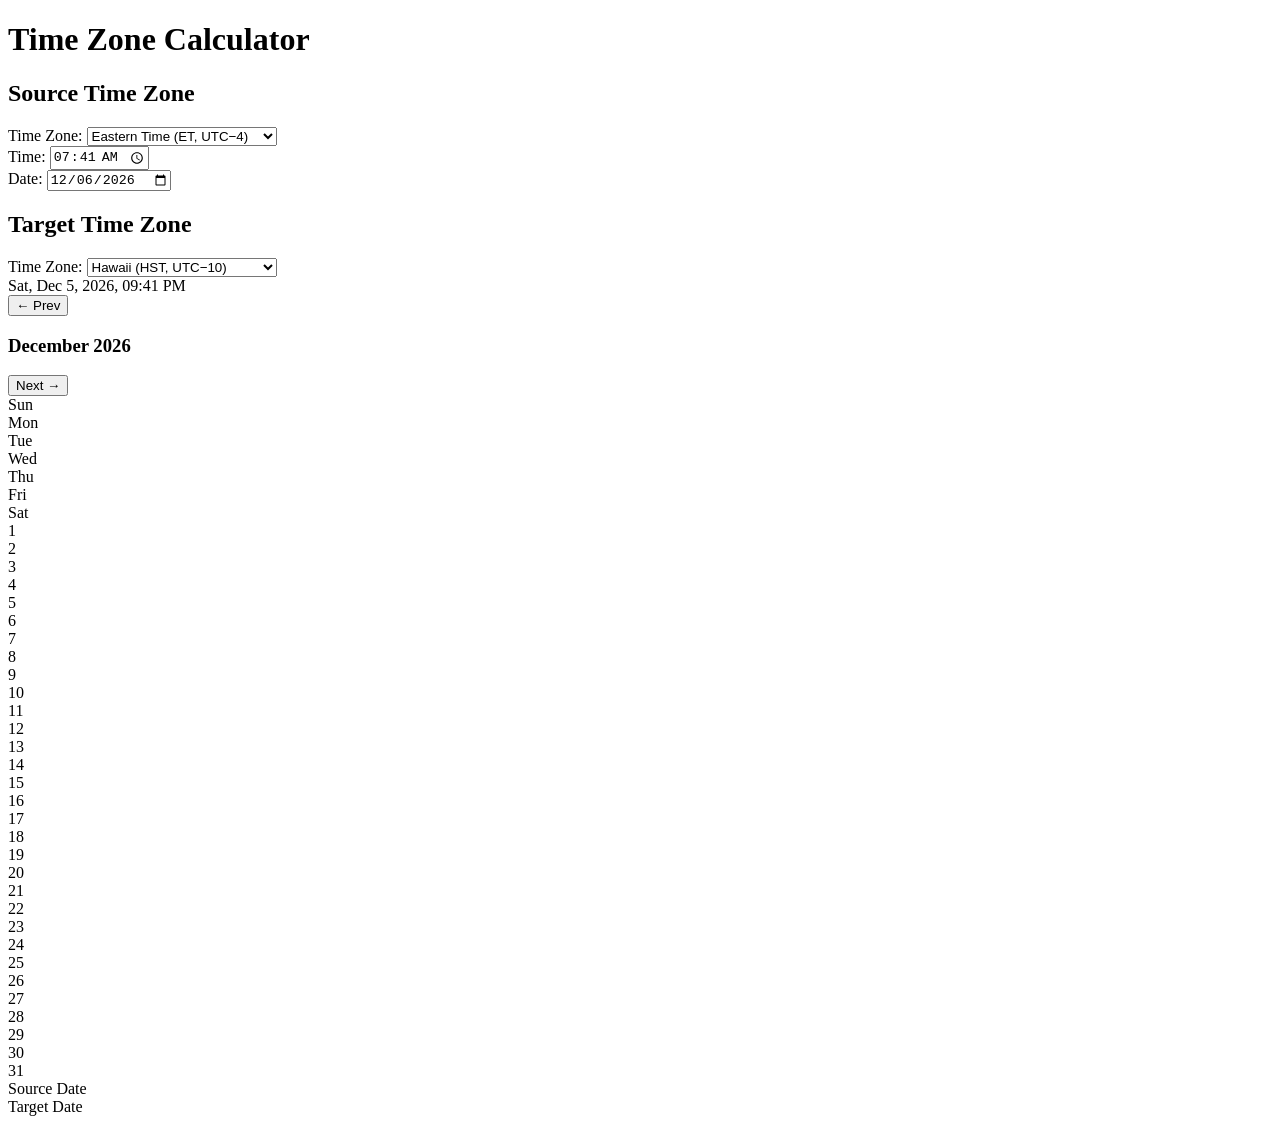
==== Time_Zone_Calc/index.html @ cb33f6f3 "Time Zone Claculator A simple calculator that shows the time and day in relation to different time z" ====
<!DOCTYPE html>
<html lang="en">
<head>
    <meta charset="UTF-8">
    <meta name="viewport" content="width=device-width, initial-scale=1.0">
    <title>Time Zone Calculator</title>
    <link rel="stylesheet" href="/Time_Zone_calc/style.css">
    <link rel="icon" type="image/png" href="/Time_Zone_Calc/icon.png">
</head>
<body>
    <div class="container">
        <h1>Time Zone Calculator</h1>
        
        <div class="converter-section">
            <div class="time-zone-block">
                <h2>Source Time Zone</h2>
                <label>Time Zone:</label>
                <select id="sourceTimezone">
                   <option value="America/New_York">Eastern Time (ET, UTC−4)</option>
                        <option value="Pacific/Honolulu">Hawaii (HST, UTC−10)</option>
                        <option value="America/Anchorage">Alaska (AKDT, UTC−8)</option>
                        <option value="America/Los_Angeles">Pacific Time (PT, UTC−7)</option>
                        <option value="America/Denver">Mountain Time (MT, UTC−6)</option>
                        <option value="America/Chicago">Central Time (CT, UTC−5)</option>
                        <option value="America/New_York">Eastern Time (ET, UTC−4)</option>
                        <option value="America/Sao_Paulo">São Paulo (BRT, UTC−3)</option>
                        <option value="Atlantic/Azores">Azores (AZOT, UTC−1)</option>
                        <option value="Europe/London">London (GMT/BST, UTC+0)</option>
                        <option value="Europe/Paris">Paris (CET/CEST, UTC+2)</option>
                        <option value="Europe/Berlin">Berlin (CET/CEST, UTC+2)</option>
                        <option value="Africa/Cairo">Cairo (EET, UTC+2)</option>
                        <option value="Europe/Moscow">Moscow (MSK, UTC+3)</option>
                        <option value="Asia/Dubai">Dubai (GST, UTC+4)</option>
                        <option value="Asia/Karachi">Karachi (PKT, UTC+5)</option>
                        <option value="Asia/Dhaka">Dhaka (BST, UTC+6)</option>
                        <option value="Asia/Bangkok">Bangkok (ICT, UTC+7)</option>
                        <option value="Asia/Shanghai">Shanghai (CST, UTC+8)</option>
                        <option value="Asia/Tokyo">Tokyo (JST, UTC+9)</option>
                        <option value="Australia/Darwin">Darwin (ACST, UTC+9:30)</option>
                        <option value="Australia/Sydney">Sydney (AEDT, UTC+11)</option>
                        <option value="Pacific/Auckland">Auckland (NZDT, UTC+13)</option>


                </select>
                
                <div class="time-date-container">
                    <div class="input-group">
                        <label>Time:</label>
                        <input type="time" id="sourceTime">
                    </div>
                    <div class="input-group">
                        <label>Date:</label>
                        <input type="date" id="sourceDate">
                    </div>
                </div>
            </div>
            
            <div class="time-zone-block">
                <h2>Target Time Zone</h2>
                <label>Time Zone:</label>
                <select id="targetTimezone">
                    <option value="Pacific/Honolulu">Hawaii (HST, UTC−10)</option>
                    <option value="America/Anchorage">Alaska (AKDT, UTC−8)</option>
                    <option value="America/Los_Angeles">Pacific Time (PT, UTC−7)</option>
                    <option value="America/Denver">Mountain Time (MT, UTC−6)</option>
                    <option value="America/Chicago">Central Time (CT, UTC−5)</option>
                    <option value="America/New_York">Eastern Time (ET, UTC−4)</option>
                    <option value="America/Sao_Paulo">São Paulo (BRT, UTC−3)</option>
                    <option value="Atlantic/Azores">Azores (AZOT, UTC−1)</option>
                    <option value="Europe/London">London (GMT/BST, UTC+0)</option>
                    <option value="Europe/Paris">Paris (CET/CEST, UTC+2)</option>
                    <option value="Europe/Berlin">Berlin (CET/CEST, UTC+2)</option>
                    <option value="Africa/Cairo">Cairo (EET, UTC+2)</option>
                    <option value="Europe/Moscow">Moscow (MSK, UTC+3)</option>
                    <option value="Asia/Dubai">Dubai (GST, UTC+4)</option>
                    <option value="Asia/Karachi">Karachi (PKT, UTC+5)</option>
                    <option value="Asia/Dhaka">Dhaka (BST, UTC+6)</option>
                    <option value="Asia/Bangkok">Bangkok (ICT, UTC+7)</option>
                    <option value="Asia/Shanghai">Shanghai (CST, UTC+8)</option>
                    <option value="Asia/Tokyo">Tokyo (JST, UTC+9)</option>
                    <option value="Australia/Darwin">Darwin (ACST, UTC+9:30)</option>
                    <option value="Australia/Sydney">Sydney (AEDT, UTC+11)</option>
                    <option value="Pacific/Auckland">Auckland (NZDT, UTC+13)</option>


                </select>
                
                <div class="result-display" id="result">
                    Select a date and time to convert
                </div>
            </div>
        </div>

        <div class="calendar">
            <div class="calendar-header">
                <button class="calendar-nav" onclick="changeMonth(-1)">← Prev</button>
                <h3 id="calendarTitle">Calendar</h3>
                <button class="calendar-nav" onclick="changeMonth(1)">Next →</button>
            </div>
            
            <div class="calendar-grid" id="calendar"></div>
            
            <div class="legend">
                <div class="legend-item">
                    <div class="legend-color blue"></div>
                    <span>Source Date</span>
                </div>
                <div class="legend-item">
                    <div class="legend-color red"></div>
                    <span>Target Date</span>
                </div>
            </div>
        </div>
    </div>

    <script>
        let currentMonth = new Date().getMonth();
        let currentYear = new Date().getFullYear();
        let sourceDate = null;
        let targetDate = null;

        // Set default date and time to now
        const now = new Date();
        document.getElementById('sourceDate').valueAsDate = now;
        document.getElementById('sourceTime').value = now.toTimeString().slice(0, 5);

        function convertTimezone() {
            const sourceTz = document.getElementById('sourceTimezone').value;
            const targetTz = document.getElementById('targetTimezone').value;
            const date = document.getElementById('sourceDate').value;
            const time = document.getElementById('sourceTime').value;

            if (!date || !time) return;

            // Create date string in source timezone
            const dateTimeString = `${date}T${time}`;
            
            // Parse the date/time in the source timezone
            const sourceDateTime = new Date(dateTimeString);
            
            // Format in source timezone
            const sourceFormatted = new Intl.DateTimeFormat('en-US', {
                timeZone: sourceTz,
                year: 'numeric',
                month: '2-digit',
                day: '2-digit',
                hour: '2-digit',
                minute: '2-digit',
                hour12: false
            }).format(sourceDateTime);

            // Get the actual UTC time by parsing in source timezone
            const sourceParts = sourceFormatted.match(/(\d+)\/(\d+)\/(\d+),\s(\d+):(\d+)/);
            const utcDate = new Date(Date.UTC(
                parseInt(sourceParts[3]),
                parseInt(sourceParts[1]) - 1,
                parseInt(sourceParts[2]),
                parseInt(sourceParts[4]),
                parseInt(sourceParts[5])
            ));

            // Get timezone offset for source
            const sourceOffset = getTimezoneOffset(sourceTz, sourceDateTime);
            utcDate.setMinutes(utcDate.getMinutes() - sourceOffset);

            // Format in target timezone
            const targetFormatted = new Intl.DateTimeFormat('en-US', {
                timeZone: targetTz,
                weekday: 'short',
                year: 'numeric',
                month: 'short',
                day: 'numeric',
                hour: '2-digit',
                minute: '2-digit',
                hour12: true
            }).format(utcDate);

            // Get target date for calendar
            const targetDateParts = new Intl.DateTimeFormat('en-US', {
                timeZone: targetTz,
                year: 'numeric',
                month: '2-digit',
                day: '2-digit'
            }).format(utcDate);

            const [tMonth, tDay, tYear] = targetDateParts.split('/');
            
            sourceDate = sourceDateTime;
            targetDate = new Date(tYear, tMonth - 1, tDay);

            document.getElementById('result').textContent = targetFormatted;
            renderCalendar();
        }

        function getTimezoneOffset(timezone, date) {
            const formatted = new Intl.DateTimeFormat('en-US', {
                timeZone: timezone,
                year: 'numeric',
                month: '2-digit',
                day: '2-digit',
                hour: '2-digit',
                minute: '2-digit',
                second: '2-digit',
                hour12: false
            }).format(date);

            const utcFormatted = new Intl.DateTimeFormat('en-US', {
                timeZone: 'UTC',
                year: 'numeric',
                month: '2-digit',
                day: '2-digit',
                hour: '2-digit',
                minute: '2-digit',
                second: '2-digit',
                hour12: false
            }).format(date);

            const tzDate = new Date(formatted.replace(/(\d+)\/(\d+)\/(\d+),\s(\d+):(\d+):(\d+)/, '$3-$1-$2T$4:$5:$6'));
            const utcDate = new Date(utcFormatted.replace(/(\d+)\/(\d+)\/(\d+),\s(\d+):(\d+):(\d+)/, '$3-$1-$2T$4:$5:$6'));

            return (tzDate - utcDate) / 60000;
        }

        function renderCalendar() {
            const calendar = document.getElementById('calendar');
            calendar.innerHTML = '';

            const firstDay = new Date(currentYear, currentMonth, 1);
            const lastDay = new Date(currentYear, currentMonth + 1, 0);
            const daysInMonth = lastDay.getDate();
            const startingDayOfWeek = firstDay.getDay();

            const monthNames = ['January', 'February', 'March', 'April', 'May', 'June',
                'July', 'August', 'September', 'October', 'November', 'December'];
            
            document.getElementById('calendarTitle').textContent = 
                `${monthNames[currentMonth]} ${currentYear}`;

            // Day headers
            const dayHeaders = ['Sun', 'Mon', 'Tue', 'Wed', 'Thu', 'Fri', 'Sat'];
            dayHeaders.forEach(day => {
                const header = document.createElement('div');
                header.className = 'calendar-day-header';
                header.textContent = day;
                calendar.appendChild(header);
            });

            // Empty cells before first day
            for (let i = 0; i < startingDayOfWeek; i++) {
                const empty = document.createElement('div');
                empty.className = 'calendar-day empty';
                calendar.appendChild(empty);
            }

            // Days of month
            for (let day = 1; day <= daysInMonth; day++) {
                const dayCell = document.createElement('div');
                dayCell.className = 'calendar-day';
                dayCell.textContent = day;

                const cellDate = new Date(currentYear, currentMonth, day);
                
                let isSource = false;
                let isTarget = false;

                if (sourceDate && 
                    cellDate.getDate() === sourceDate.getDate() &&
                    cellDate.getMonth() === sourceDate.getMonth() &&
                    cellDate.getFullYear() === sourceDate.getFullYear()) {
                    isSource = true;
                }

                if (targetDate && 
                    cellDate.getDate() === targetDate.getDate() &&
                    cellDate.getMonth() === targetDate.getMonth() &&
                    cellDate.getFullYear() === targetDate.getFullYear()) {
                    isTarget = true;
                }

                if (isSource && isTarget) {
                    dayCell.className += ' both-dates';
                } else if (isSource) {
                    dayCell.className += ' source-date';
                } else if (isTarget) {
                    dayCell.className += ' target-date';
                }

                calendar.appendChild(dayCell);
            }
        }

        function changeMonth(delta) {
            currentMonth += delta;
            if (currentMonth > 11) {
                currentMonth = 0;
                currentYear++;
            } else if (currentMonth < 0) {
                currentMonth = 11;
                currentYear--;
            }
            renderCalendar();
        }

        // Event listeners
        document.getElementById('sourceTimezone').addEventListener('change', convertTimezone);
        document.getElementById('targetTimezone').addEventListener('change', convertTimezone);
        document.getElementById('sourceDate').addEventListener('change', convertTimezone);
        document.getElementById('sourceTime').addEventListener('change', convertTimezone);

        // Initial render
        renderCalendar();
        convertTimezone();
    </script>
</body>
</html>
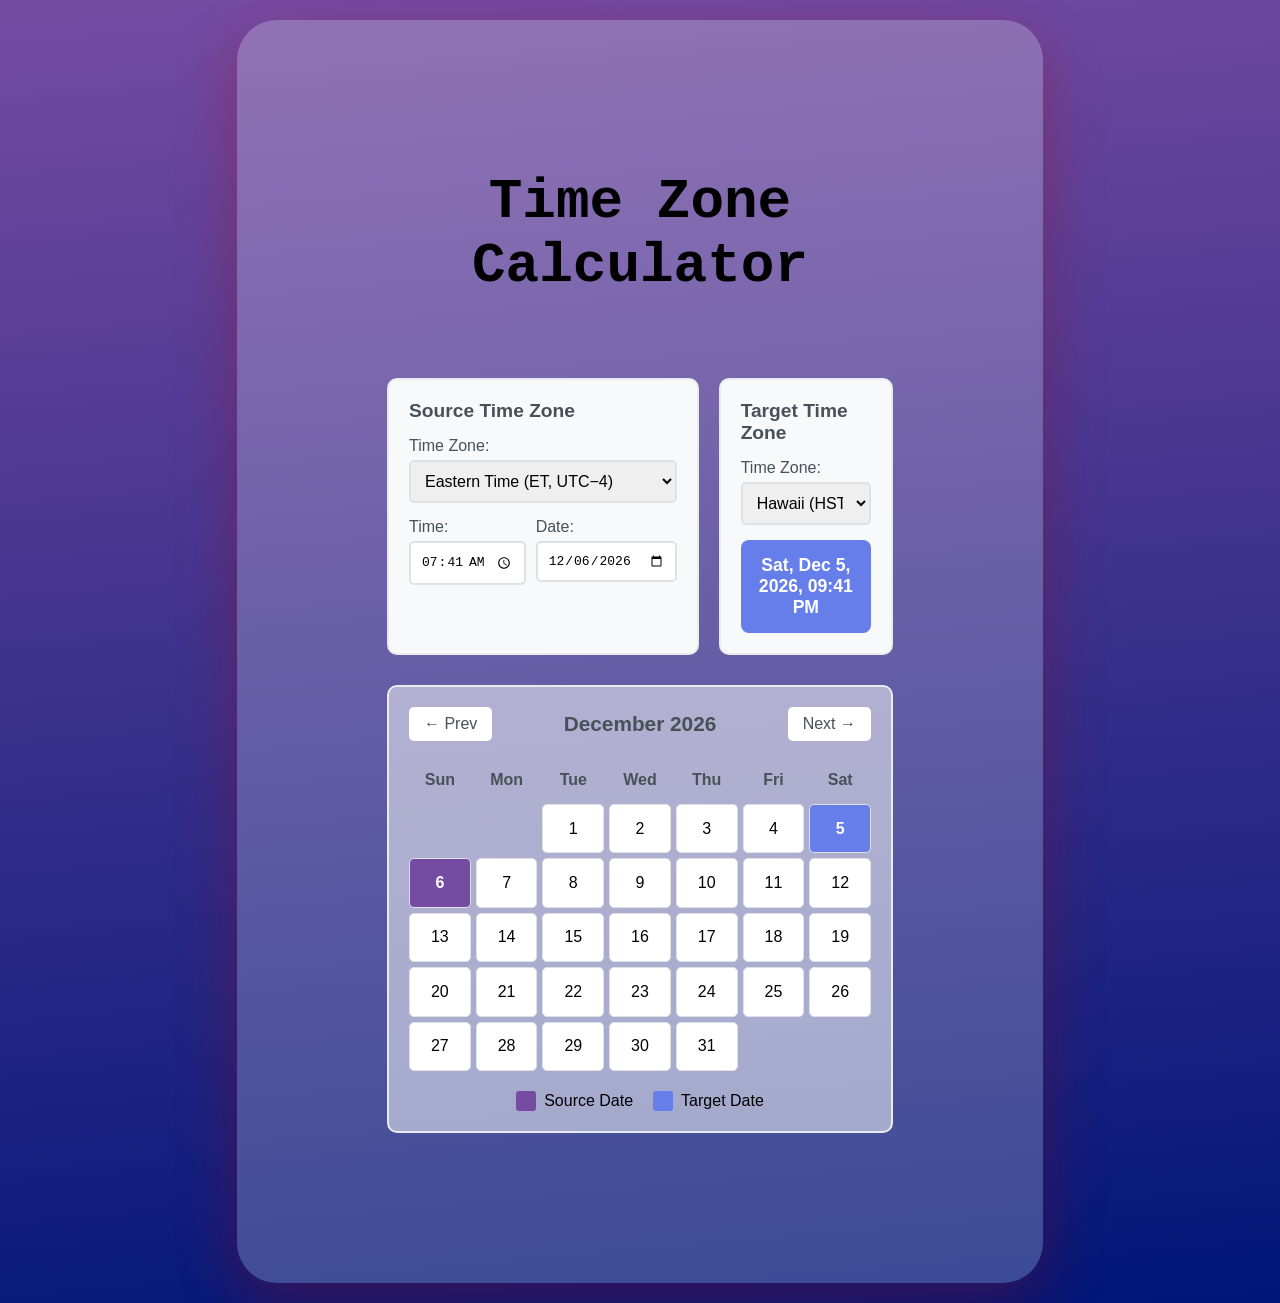
==== commit bd4dd4ab: "TZC -- UX update, style sheet Fixed the error that made it so you couldn't see the CSS when opening " ====
--- a/Time_Zone_Calc/index.html
+++ b/Time_Zone_Calc/index.html
@@ -4,8 +4,8 @@
     <meta charset="UTF-8">
     <meta name="viewport" content="width=device-width, initial-scale=1.0">
     <title>Time Zone Calculator</title>
-    <link rel="stylesheet" href="/Time_Zone_calc/style.css">
-    <link rel="icon" type="image/png" href="/Time_Zone_Calc/icon.png">
+    <link rel="stylesheet" href="style.css">
+    <link rel="icon" type="image/png" href="icon.png">
 </head>
 <body>
     <div class="container">
--- a/Time_Zone_Calc/style.css
+++ b/Time_Zone_Calc/style.css
@@ -0,0 +1,233 @@
+* {
+    margin: 0;
+    padding: 0;
+    box-sizing: border-box;
+}
+
+body {
+    font-family: 'Segoe UI', Tahoma, Geneva, Verdana, sans-serif;
+    background: linear-gradient(175deg, #764ba2 0%, #001677 100%);
+    min-height: 100vh;
+    padding: 20px;
+    display: flex;
+    justify-content: center;
+    align-items: center;
+}
+
+.container {
+    background: rgba(255, 255, 255, 0.219);
+    border-radius: 40px;
+    padding: 150px;
+    box-shadow: 0 20px 60px rgba(173, 8, 8, 0.3);
+    max-width: 65%;
+    width: 100%;
+}
+
+h1 {
+    text-align: center;
+    color: #000000;
+    margin-bottom: 80px;
+    font-size: 3.5em;
+    font-family: 'Courier New', Courier, monospace;
+}
+
+.converter-section {
+    display: grid;
+    grid-template-columns: 1fr 1fr;
+    gap: 20px;
+    margin-bottom: 30px;
+}
+
+.time-zone-block {
+    background: #f8f9fa;
+    padding: 20px;
+    border-radius: 10px;
+    border: 2px solid #e9ecef;
+}
+
+.time-zone-block h2 {
+    font-size: 1.2em;
+    margin-bottom: 15px;
+    color: #495057;
+}
+
+label {
+    display: block;
+    margin-bottom: 5px;
+    color: #495057;
+    font-weight: 500;
+}
+
+select, input {
+    width: 100%;
+    padding: 10px;
+    margin-bottom: 15px;
+    border: 2px solid #dee2e6;
+    border-radius: 5px;
+    font-size: 1em;
+    transition: border-color 0.3s;
+}
+
+select:focus, input:focus {
+    outline: none;
+    border-color: #667eea;
+}
+
+/* New styles for side-by-side time and date */
+.time-date-container {
+    display: grid;
+    grid-template-columns: 1fr 1fr;
+    gap: 10px;
+}
+
+.input-group {
+    display: flex;
+    flex-direction: column;
+}
+
+.input-group label {
+    margin-bottom: 5px;
+}
+
+.input-group input {
+    margin-bottom: 0;
+}
+
+.result-display {
+    background: #667eea;
+    color: white;
+    padding: 15px;
+    border-radius: 8px;
+    font-size: 1.1em;
+    font-weight: bold;
+    text-align: center;
+    min-height: 60px;
+    display: flex;
+    align-items: center;
+    justify-content: center;
+}
+
+.calendar {
+    background: #f8f9fa88;
+    padding: 20px;
+    border-radius: 10px;
+    border: 2px solid #e9ecef;
+}
+
+.calendar-header {
+    display: flex;
+    justify-content: space-between;
+    align-items: center;
+    margin-bottom: 20px;
+}
+
+.calendar-header h3 {
+    color: #495057;
+    font-size: 1.3em;
+}
+
+.calendar-nav {
+    background: #ffffff;
+    color: #495057;
+    border: none;
+    padding: 8px 15px;
+    border-radius: 5px;
+    cursor: pointer;
+    font-size: 1em;
+    transition: background 0.3s;
+}
+
+.calendar-nav:hover {
+    background: #2400a542;
+}
+
+.calendar-grid {
+    display: grid;
+    grid-template-columns: repeat(7, 1fr);
+    gap: 5px;
+}
+
+.calendar-day-header {
+    text-align: center;
+    font-weight: bold;
+    padding: 10px;
+    color: #495057;
+}
+
+.calendar-day {
+    aspect-ratio: 1.25;
+    display: flex;
+    align-items: center;
+    justify-content: center;
+    border-radius: 5px;
+    cursor: pointer;
+    transition: all 0.3s;
+    background: white;
+    border: 1px solid #dee2e6;
+}
+
+.calendar-day:hover {
+    background: #2400a542;
+}
+
+.calendar-day.empty {
+    background: transparent;
+    border: none;
+    cursor: default;
+}
+
+.calendar-day.source-date {
+    background: #764ba2;
+    color: white;
+    font-weight: bold;
+}
+
+.calendar-day.target-date {
+    background: #667eea;
+    color: white;
+    font-weight: bold;
+}
+
+.calendar-day.both-dates {
+    background: linear-gradient(135deg, #764ba2 50%, #667eea 50%);
+    color: white;
+    font-weight: bold;
+}
+
+.legend {
+    display: flex;
+    gap: 20px;
+    justify-content: center;
+    margin-top: 20px;
+    flex-wrap: wrap;
+}
+
+.legend-item {
+    display: flex;
+    align-items: center;
+    gap: 8px;
+}
+
+.legend-color {
+    width: 20px;
+    height: 20px;
+    border-radius: 3px;
+}
+
+.legend-color.blue {
+    background: #764ba2;
+}
+
+.legend-color.red {
+    background: #667eea;
+}
+
+@media (max-width: 768px) {
+    .converter-section {
+        grid-template-columns: 1fr;
+    }
+    
+    .time-date-container {
+        grid-template-columns: 1fr;
+    }
+}
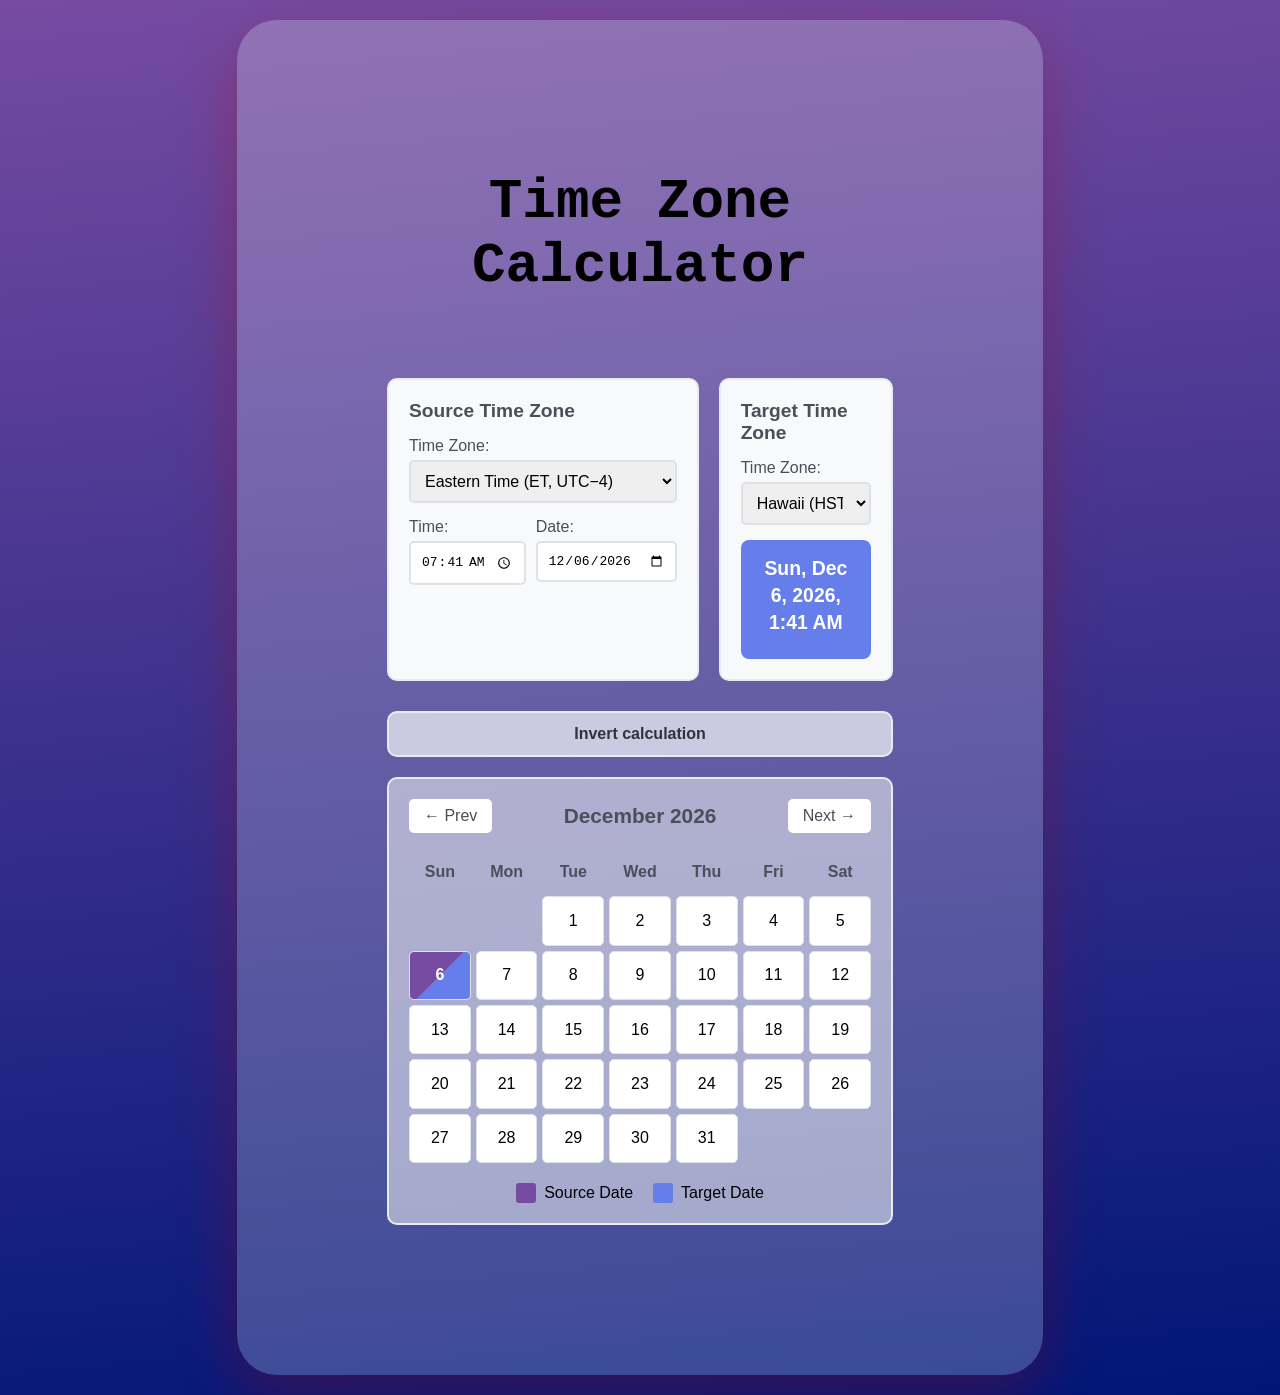
==== commit b4abc4c1: "Time_Zone_Calc quality of life update FIxed the problem where the time wouldn't display correctly if" ====
--- a/Time_Zone_Calc/index.html
+++ b/Time_Zone_Calc/index.html
@@ -39,8 +39,6 @@
                         <option value="Australia/Darwin">Darwin (ACST, UTC+9:30)</option>
                         <option value="Australia/Sydney">Sydney (AEDT, UTC+11)</option>
                         <option value="Pacific/Auckland">Auckland (NZDT, UTC+13)</option>
-
-
                 </select>
                 
                 <div class="time-date-container">
@@ -81,8 +79,6 @@
                     <option value="Australia/Darwin">Darwin (ACST, UTC+9:30)</option>
                     <option value="Australia/Sydney">Sydney (AEDT, UTC+11)</option>
                     <option value="Pacific/Auckland">Auckland (NZDT, UTC+13)</option>
-
-
                 </select>
                 
                 <div class="result-display" id="result">
@@ -91,11 +87,15 @@
             </div>
         </div>
 
+        <div class="invert-button-container">
+            <button id="invertBtn" class="invert-button">Invert calculation</button>
+        </div>
+
         <div class="calendar">
             <div class="calendar-header">
-                <button class="calendar-nav" onclick="changeMonth(-1)">← Prev</button>
+                <button class="calendar-nav" id="prevMonth">← Prev</button>
                 <h3 id="calendarTitle">Calendar</h3>
-                <button class="calendar-nav" onclick="changeMonth(1)">Next →</button>
+                <button class="calendar-nav" id="nextMonth">Next →</button>
             </div>
             
             <div class="calendar-grid" id="calendar"></div>
@@ -113,203 +113,6 @@
         </div>
     </div>
 
-    <script>
-        let currentMonth = new Date().getMonth();
-        let currentYear = new Date().getFullYear();
-        let sourceDate = null;
-        let targetDate = null;
-
-        // Set default date and time to now
-        const now = new Date();
-        document.getElementById('sourceDate').valueAsDate = now;
-        document.getElementById('sourceTime').value = now.toTimeString().slice(0, 5);
-
-        function convertTimezone() {
-            const sourceTz = document.getElementById('sourceTimezone').value;
-            const targetTz = document.getElementById('targetTimezone').value;
-            const date = document.getElementById('sourceDate').value;
-            const time = document.getElementById('sourceTime').value;
-
-            if (!date || !time) return;
-
-            // Create date string in source timezone
-            const dateTimeString = `${date}T${time}`;
-            
-            // Parse the date/time in the source timezone
-            const sourceDateTime = new Date(dateTimeString);
-            
-            // Format in source timezone
-            const sourceFormatted = new Intl.DateTimeFormat('en-US', {
-                timeZone: sourceTz,
-                year: 'numeric',
-                month: '2-digit',
-                day: '2-digit',
-                hour: '2-digit',
-                minute: '2-digit',
-                hour12: false
-            }).format(sourceDateTime);
-
-            // Get the actual UTC time by parsing in source timezone
-            const sourceParts = sourceFormatted.match(/(\d+)\/(\d+)\/(\d+),\s(\d+):(\d+)/);
-            const utcDate = new Date(Date.UTC(
-                parseInt(sourceParts[3]),
-                parseInt(sourceParts[1]) - 1,
-                parseInt(sourceParts[2]),
-                parseInt(sourceParts[4]),
-                parseInt(sourceParts[5])
-            ));
-
-            // Get timezone offset for source
-            const sourceOffset = getTimezoneOffset(sourceTz, sourceDateTime);
-            utcDate.setMinutes(utcDate.getMinutes() - sourceOffset);
-
-            // Format in target timezone
-            const targetFormatted = new Intl.DateTimeFormat('en-US', {
-                timeZone: targetTz,
-                weekday: 'short',
-                year: 'numeric',
-                month: 'short',
-                day: 'numeric',
-                hour: '2-digit',
-                minute: '2-digit',
-                hour12: true
-            }).format(utcDate);
-
-            // Get target date for calendar
-            const targetDateParts = new Intl.DateTimeFormat('en-US', {
-                timeZone: targetTz,
-                year: 'numeric',
-                month: '2-digit',
-                day: '2-digit'
-            }).format(utcDate);
-
-            const [tMonth, tDay, tYear] = targetDateParts.split('/');
-            
-            sourceDate = sourceDateTime;
-            targetDate = new Date(tYear, tMonth - 1, tDay);
-
-            document.getElementById('result').textContent = targetFormatted;
-            renderCalendar();
-        }
-
-        function getTimezoneOffset(timezone, date) {
-            const formatted = new Intl.DateTimeFormat('en-US', {
-                timeZone: timezone,
-                year: 'numeric',
-                month: '2-digit',
-                day: '2-digit',
-                hour: '2-digit',
-                minute: '2-digit',
-                second: '2-digit',
-                hour12: false
-            }).format(date);
-
-            const utcFormatted = new Intl.DateTimeFormat('en-US', {
-                timeZone: 'UTC',
-                year: 'numeric',
-                month: '2-digit',
-                day: '2-digit',
-                hour: '2-digit',
-                minute: '2-digit',
-                second: '2-digit',
-                hour12: false
-            }).format(date);
-
-            const tzDate = new Date(formatted.replace(/(\d+)\/(\d+)\/(\d+),\s(\d+):(\d+):(\d+)/, '$3-$1-$2T$4:$5:$6'));
-            const utcDate = new Date(utcFormatted.replace(/(\d+)\/(\d+)\/(\d+),\s(\d+):(\d+):(\d+)/, '$3-$1-$2T$4:$5:$6'));
-
-            return (tzDate - utcDate) / 60000;
-        }
-
-        function renderCalendar() {
-            const calendar = document.getElementById('calendar');
-            calendar.innerHTML = '';
-
-            const firstDay = new Date(currentYear, currentMonth, 1);
-            const lastDay = new Date(currentYear, currentMonth + 1, 0);
-            const daysInMonth = lastDay.getDate();
-            const startingDayOfWeek = firstDay.getDay();
-
-            const monthNames = ['January', 'February', 'March', 'April', 'May', 'June',
-                'July', 'August', 'September', 'October', 'November', 'December'];
-            
-            document.getElementById('calendarTitle').textContent = 
-                `${monthNames[currentMonth]} ${currentYear}`;
-
-            // Day headers
-            const dayHeaders = ['Sun', 'Mon', 'Tue', 'Wed', 'Thu', 'Fri', 'Sat'];
-            dayHeaders.forEach(day => {
-                const header = document.createElement('div');
-                header.className = 'calendar-day-header';
-                header.textContent = day;
-                calendar.appendChild(header);
-            });
-
-            // Empty cells before first day
-            for (let i = 0; i < startingDayOfWeek; i++) {
-                const empty = document.createElement('div');
-                empty.className = 'calendar-day empty';
-                calendar.appendChild(empty);
-            }
-
-            // Days of month
-            for (let day = 1; day <= daysInMonth; day++) {
-                const dayCell = document.createElement('div');
-                dayCell.className = 'calendar-day';
-                dayCell.textContent = day;
-
-                const cellDate = new Date(currentYear, currentMonth, day);
-                
-                let isSource = false;
-                let isTarget = false;
-
-                if (sourceDate && 
-                    cellDate.getDate() === sourceDate.getDate() &&
-                    cellDate.getMonth() === sourceDate.getMonth() &&
-                    cellDate.getFullYear() === sourceDate.getFullYear()) {
-                    isSource = true;
-                }
-
-                if (targetDate && 
-                    cellDate.getDate() === targetDate.getDate() &&
-                    cellDate.getMonth() === targetDate.getMonth() &&
-                    cellDate.getFullYear() === targetDate.getFullYear()) {
-                    isTarget = true;
-                }
-
-                if (isSource && isTarget) {
-                    dayCell.className += ' both-dates';
-                } else if (isSource) {
-                    dayCell.className += ' source-date';
-                } else if (isTarget) {
-                    dayCell.className += ' target-date';
-                }
-
-                calendar.appendChild(dayCell);
-            }
-        }
-
-        function changeMonth(delta) {
-            currentMonth += delta;
-            if (currentMonth > 11) {
-                currentMonth = 0;
-                currentYear++;
-            } else if (currentMonth < 0) {
-                currentMonth = 11;
-                currentYear--;
-            }
-            renderCalendar();
-        }
-
-        // Event listeners
-        document.getElementById('sourceTimezone').addEventListener('change', convertTimezone);
-        document.getElementById('targetTimezone').addEventListener('change', convertTimezone);
-        document.getElementById('sourceDate').addEventListener('change', convertTimezone);
-        document.getElementById('sourceTime').addEventListener('change', convertTimezone);
-
-        // Initial render
-        renderCalendar();
-        convertTimezone();
-    </script>
+    <script src="script.js"></script>
 </body>
 </html>
--- a/Time_Zone_Calc/style.css
+++ b/Time_Zone_Calc/style.css
@@ -230,4 +230,36 @@
     .time-date-container {
         grid-template-columns: 1fr;
     }
+}
+
+/* Invert Calculation Button Styles */
+.invert-button-container {
+    display: flex;
+    justify-content: center;
+    margin-bottom: 20px;
+}
+
+.invert-button {
+    width: 100%;
+    max-width: 800px;
+    padding: 12px 0;
+    background-color: #ffffffab;
+    border-radius: 10px;
+    border: 2px solid #e9ecef;
+    cursor: pointer;
+    color: #2f3438;
+    font-size: 16px;
+    font-weight: bold;
+    transition: background-color 0.3s, transform 0.2s;
+    font-family: 'Segoe UI', Tahoma, Geneva, Verdana, sans-serif;
+    
+}
+
+.invert-button:hover {
+    background-color: #2400a542;
+    transform: translateY(-2px);
+}
+
+.invert-button:active {
+    transform: translateY(0);
 }
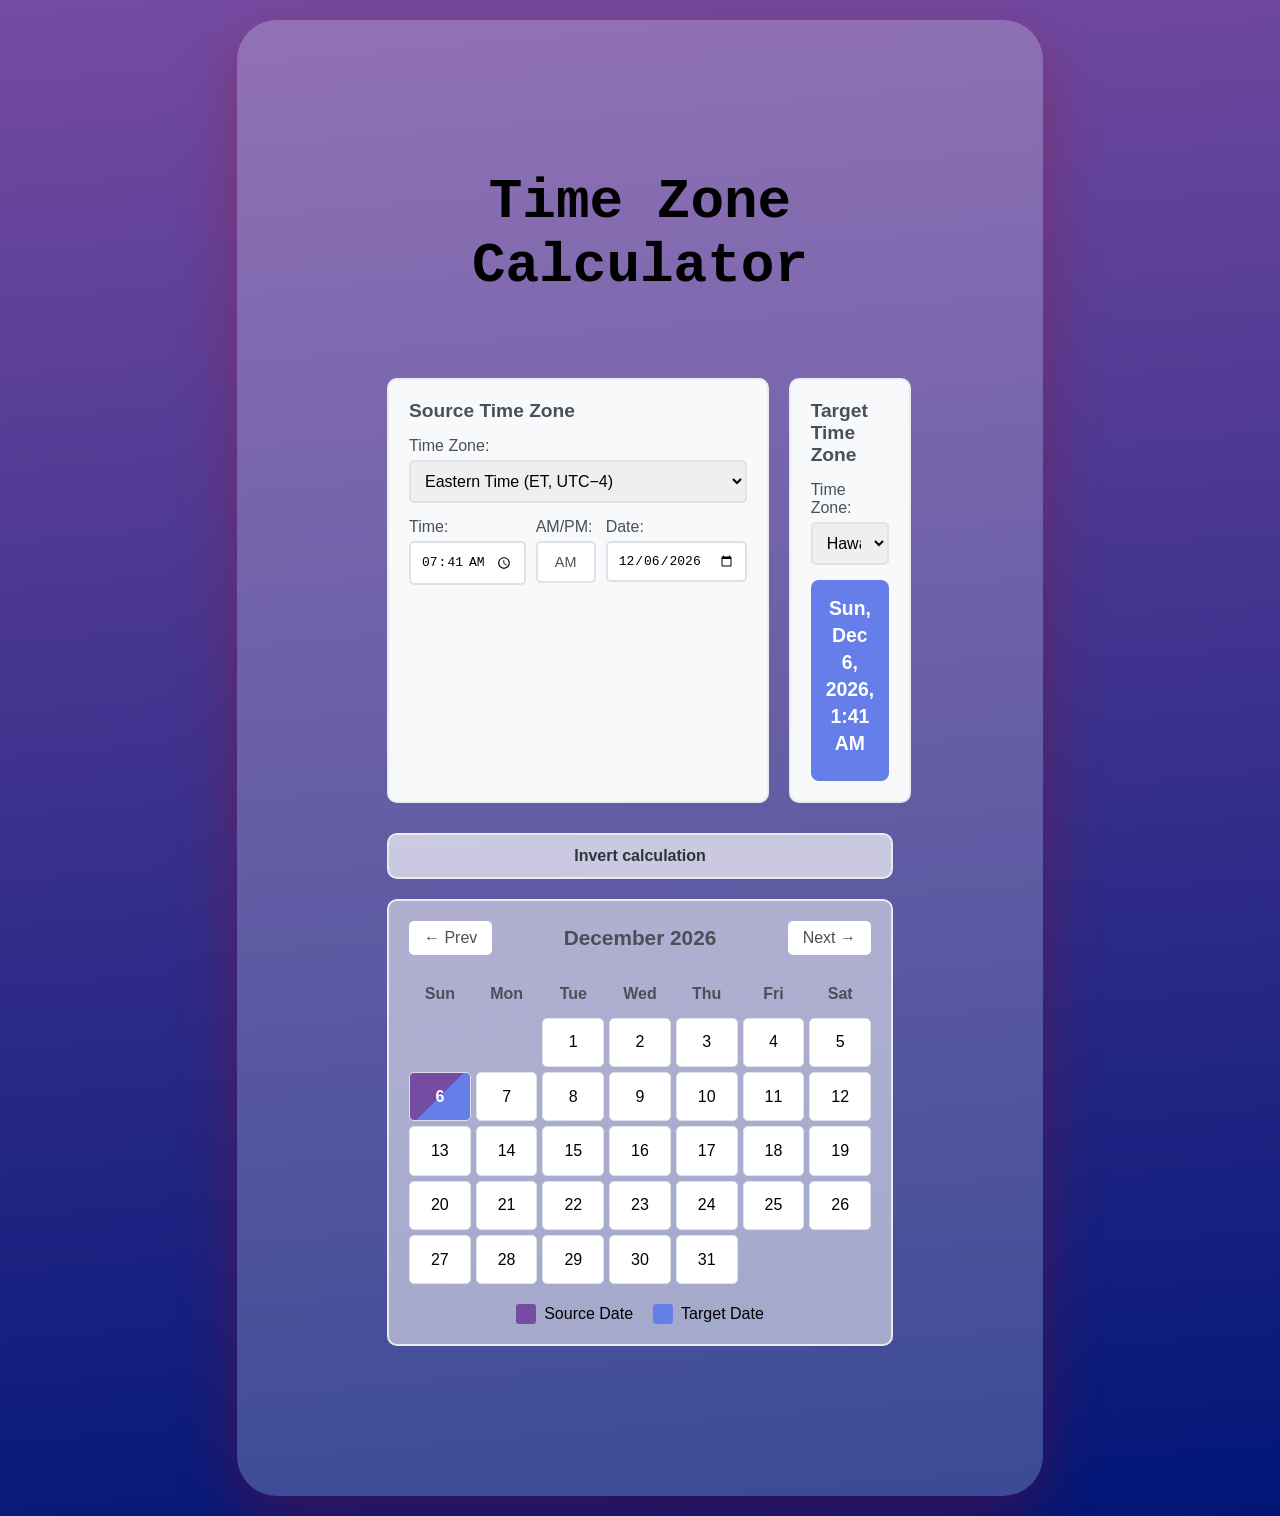
==== commit 91bc4356: "Time_Zone_Calc am-pm Implemented to the calculator the am-pm system, alongside the removal of the li" ====
--- a/Time_Zone_Calc/index.html
+++ b/Time_Zone_Calc/index.html
@@ -45,6 +45,11 @@
                     <div class="input-group">
                         <label>Time:</label>
                         <input type="time" id="sourceTime">
+                    </div>
+                    <!-- AM/PM button moved here, next to date -->
+                    <div class="input-group ampm-group">
+                        <label>AM/PM:</label>
+                        <button type="button" id="ampmToggle" class="ampm-toggle">AM</button>
                     </div>
                     <div class="input-group">
                         <label>Date:</label>
--- a/Time_Zone_Calc/style.css
+++ b/Time_Zone_Calc/style.css
@@ -73,10 +73,10 @@
     border-color: #667eea;
 }
 
-/* New styles for side-by-side time and date */
+/* Updated styles for time-date container with AM/PM */
 .time-date-container {
     display: grid;
-    grid-template-columns: 1fr 1fr;
+    grid-template-columns: 1fr 1fr 1fr;
     gap: 10px;
 }
 
@@ -92,6 +92,34 @@
 .input-group input {
     margin-bottom: 0;
 }
+
+/* AM/PM Toggle Styles */
+.ampm-group {
+    display: flex;
+    flex-direction: column;
+}
+
+.ampm-toggle {
+    padding: 10px 5px; /* Reduced left-right padding to 5px */
+    background-color: #ffffff;
+    border: 2px solid #dee2e6;
+    border-radius: 5px;
+    cursor: pointer;
+    font-size: 0.9em;
+    color: #495057;
+    transition: all 0.3s;
+    margin-top: 0;
+    height: 42px; /* Match input height */
+    display: flex;
+    align-items: center;
+    justify-content: center;
+    min-width: 60px; /* Ensure minimum width */
+}
+
+.ampm-toggle:hover {
+    background-color: #f0f0f0;
+}
+
 
 .result-display {
     background: #667eea;
@@ -241,7 +269,6 @@
 
 .invert-button {
     width: 100%;
-    max-width: 800px;
     padding: 12px 0;
     background-color: #ffffffab;
     border-radius: 10px;
